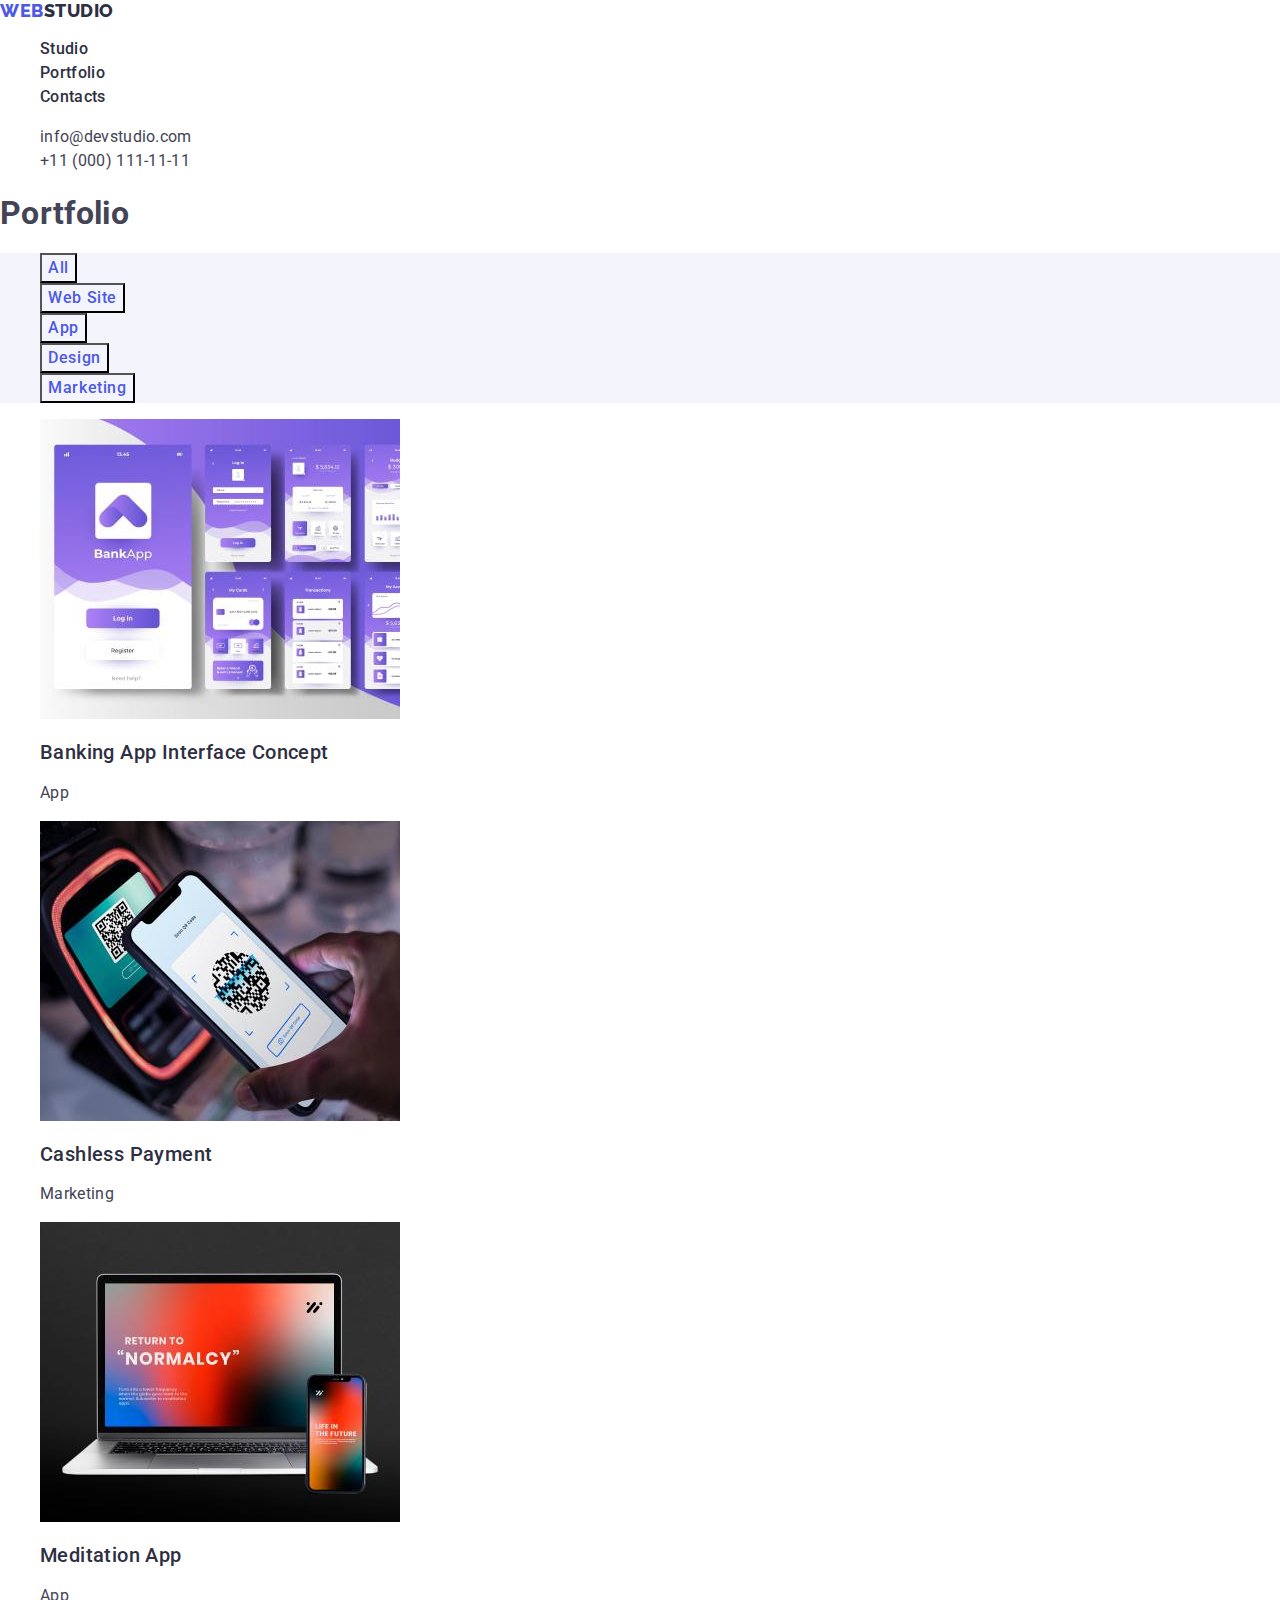
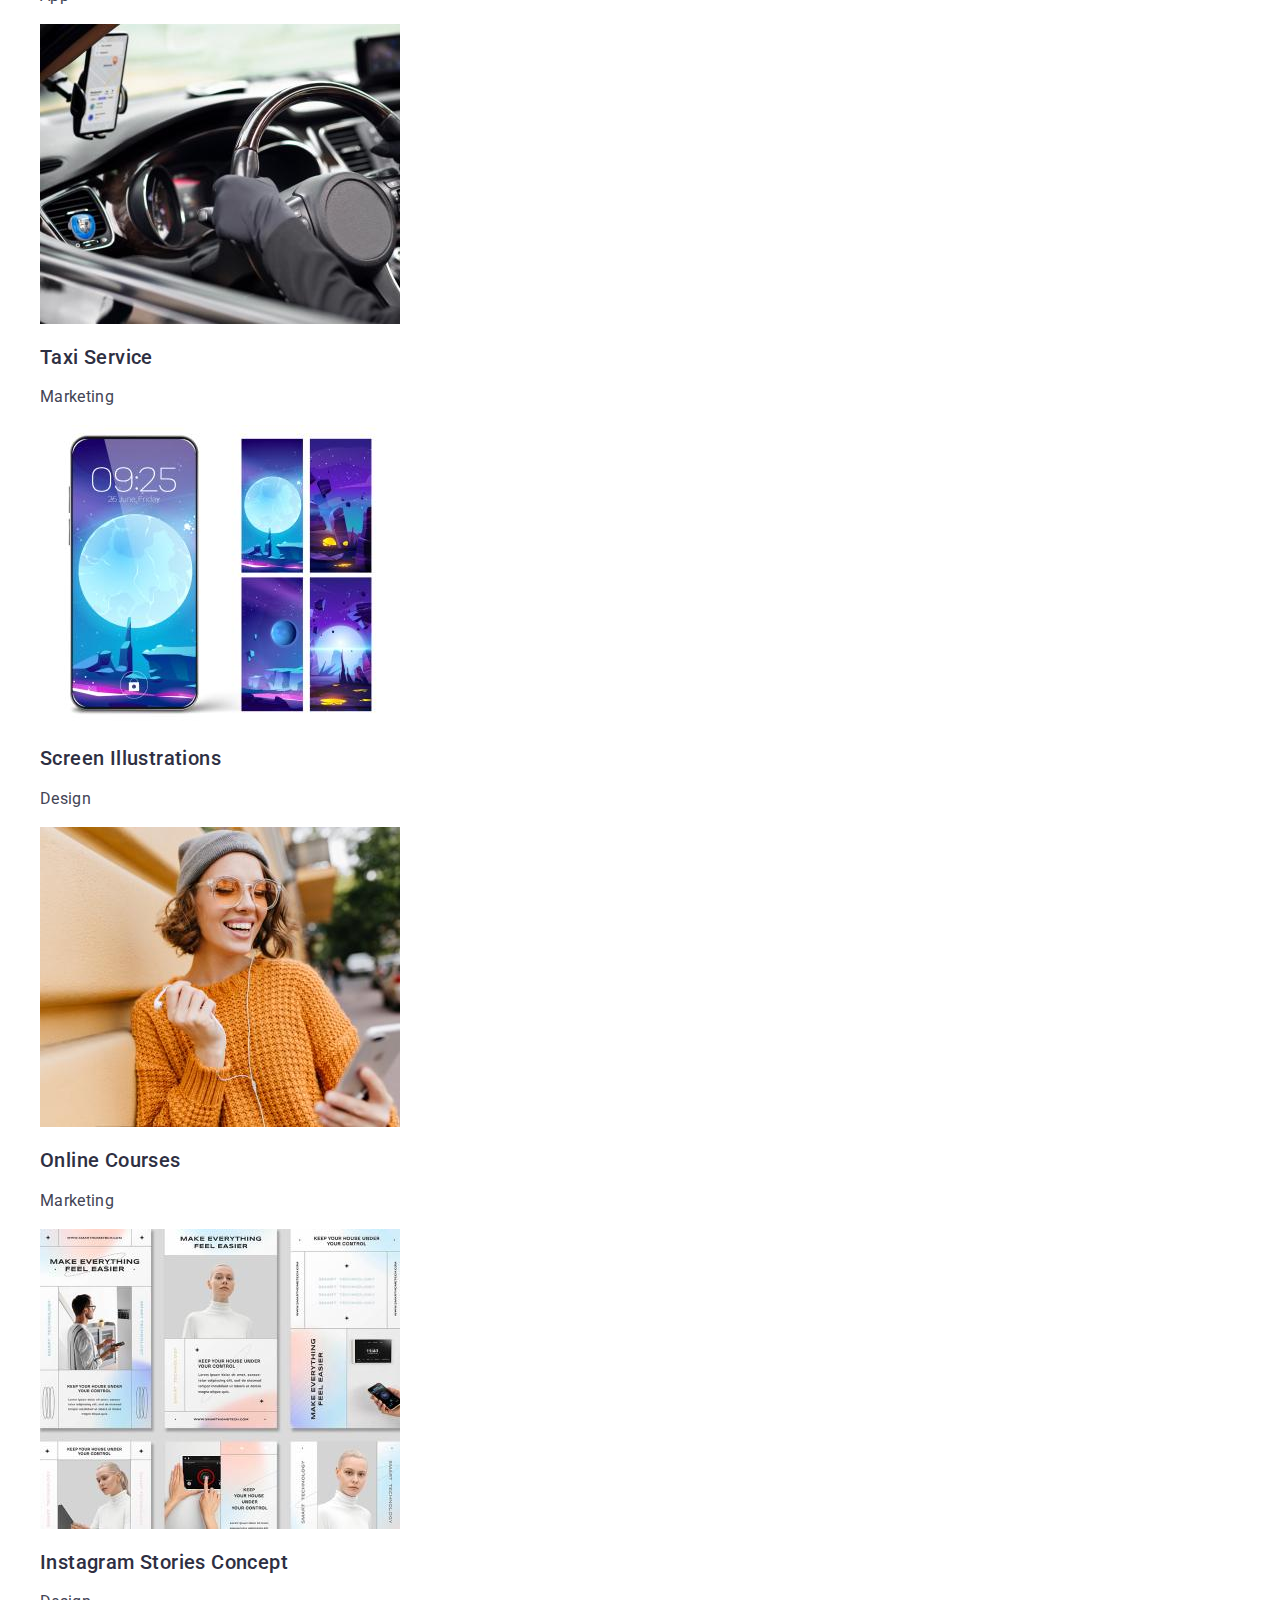
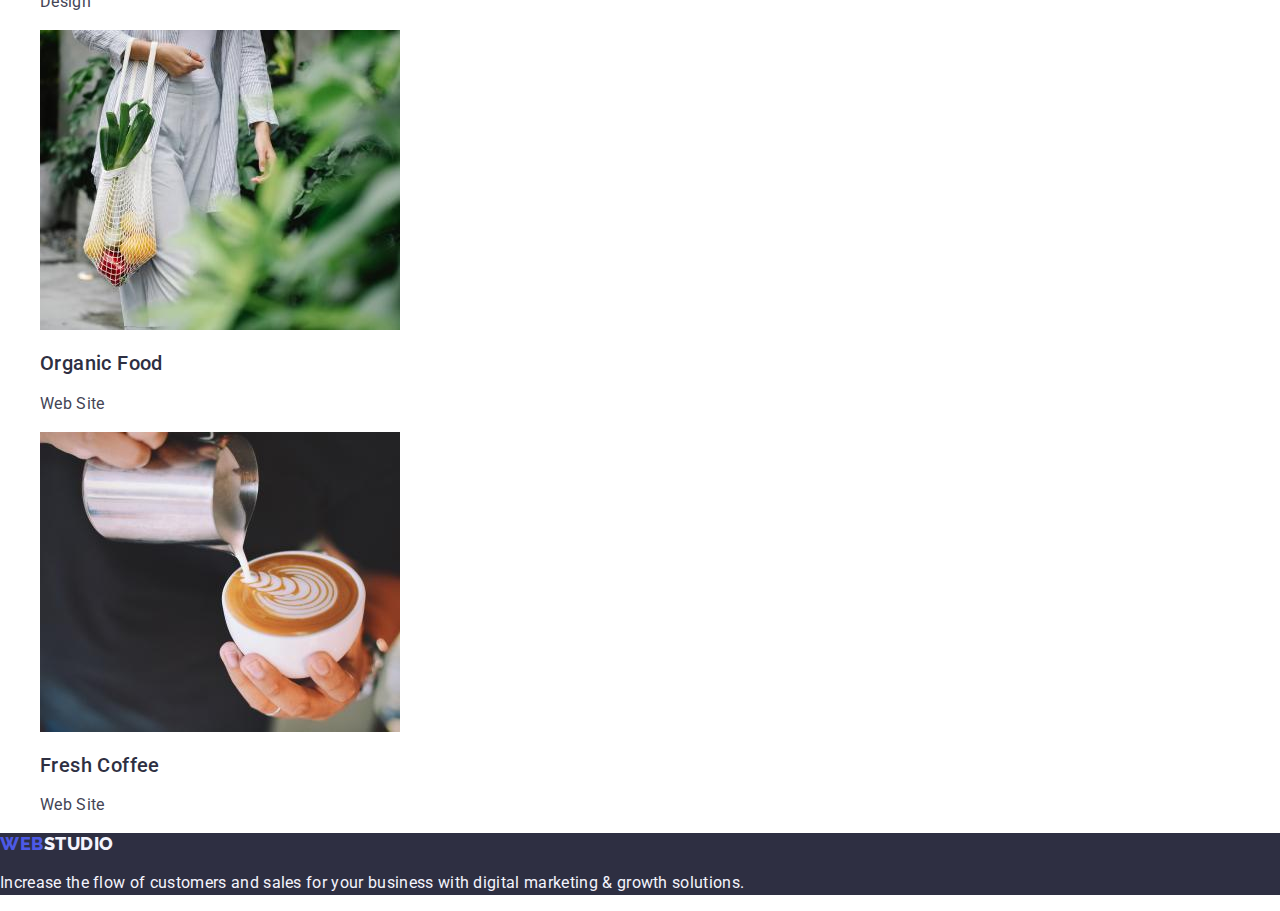
==== portfolio.html @ b4bf183e "Initial commit" ====
<!DOCTYPE html>
<html lang="en">
<head>
    <meta charset="UTF-8">
    <meta name="viewport" content="width=device-width, initial-scale=1.0">
    <meta name="description" content="Portfolio of Web studio">
    <title>Portfolio</title>
    <link rel="stylesheet" href="https://cdnjs.cloudflare.com/ajax/libs/modern-normalize/2.0.0/modern-normalize.min.css">
    <link rel="preconnect" href="https://fonts.googleapis.com">
    <link rel="preconnect" href="https://fonts.gstatic.com" crossorigin>
    <link href="https://fonts.googleapis.com/css2?family=Raleway:wght@800&family=Roboto:wght@400;500;700;900&display=swap"
        rel="stylesheet">
    <link rel="stylesheet" href="./css/styles.css">
</head>
<body>
    <header>
        <nav>
            <a href="./index.html" class="logo link">Web<span class="dark">Studio</span></a>
            <ul class="site-nav list">
                <li>
                    <a href="./index.html" class="site-nav-link link">Studio</a>
                </li>
                <li>
                    <a href="./portfolio.html" class="site-nav-link link">Portfolio</a>
                </li>
                <li>
                    <a href="" class="site-nav-link link">Contacts</a>
                </li>
            </ul>
        </nav>
        
        <address class="address">
            <ul class="contacts list">
                <li>
                    <a href="mailto:info@devstudio.com" class="contacts-text link">info@devstudio.com</a>
                </li>
                <li>
                    <a href="tel:+110001111111" class="contacts-text link">+11 (000) 111-11-11</a>
                </li>
            </ul>
        </address>
    </header>

    <main>
        <section class="section">
            <h1>Portfolio</h1>
        
            <!-- Buttons-filter -->
            <ul class="radio-button list">
                <li>
                    <button type="button" class="filter">All</button>
                </li>
                <li>
                    <button type="button" class="filter">Web Site</button>
                </li>
                <li>
                    <button type="button" class="filter">App</button>
                </li>
                <li>
                    <button type="button" class="filter">Design</button>
                </li>
                <li>
                    <button type="button" class="filter">Marketing</button>
                </li>
            </ul>
        
            <!-- Examples -->
            <ul class="list">
                <li>
                    <a href="" class="portfolio-example link">
                        <img src="./images/banking-app.jpg" alt="Examples of banking app" width="360">
                        <h2 class="title">Banking App Interface Concept</h2>
                        <p class="text">App</p>
                    </a>
                </li>
                <li>
                    <a href="" class="portfolio-example link">
                        <img src="./images/cashless-payment.jpg" alt="View of cashless payment" width="360">
                        <h2 class="title">Cashless Payment</h2>
                        <p class="text">Marketing</p>
                    </a>
                </li>
                <li>
                    <a href="" class="portfolio-example link">
                        <img src="./images/gadgets.jpg" alt="Notebook and mobile phone" width="360">
                        <h2 class="title">Meditation App</h2>
                        <p class="text">App</p>
                    </a>
                </li>
                <li>
                    <a href="" class="portfolio-example link">
                        <img src="./images/car.jpg" alt="Board of car" width="360">
                        <h2 class="title">Taxi Service</h2>
                        <p class="text">Marketing</p>
                    </a>
                </li>
                <li>
                    <a href="" class="portfolio-example link">
                        <img src="./images/phone.jpg" alt="Mobile phone and screen-shots" width="360">
                        <h2 class="title">Screen Illustrations</h2>
                        <p class="text">Design</p>
                    </a>
                </li>
                <li>
                    <a href="" class="portfolio-example link">
                        <img src="./images/girl.jpg" alt="Girl with a mobile phone in her hand" width="360">
                        <h2 class="title">Online Courses</h2>
                        <p class="text">Marketing</p>
                    </a>
                </li>
                <li>
                    <a href="" class="portfolio-example link">
                        <img src="./images/screen-shots.jpg" alt="Pictures with variant of stories for social media" width="360">
                        <h2 class="title">Instagram Stories Concept</h2>
                        <p class="text">Design</p>
                    </a>
                </li>
                <li>
                    <a href="" class="portfolio-example link">
                        <img src="./images/bag-of-food.jpg" alt="Person with bag of foods" width="360">
                        <h2 class="title">Organic Food</h2>
                        <p class="text">Web Site</p>
                    </a>
                </li>
                <li>
                    <a href="" class="portfolio-example link">
                        <img src="./images/coffee.jpg" alt="Barista jug of milk and cup of coffee" width="360">
                        <h2 class="title">Fresh Coffee</h2>
                        <p class="text">Web Site</p>
                    </a>
                </li>
            </ul>
        
        </section>
    </main>

    <footer class="footer">
        <a href="./index.html" class="logo link">Web<span class="white">Studio</span></a>
        <p class="footer-text">
            Increase the flow of customers and sales for your business with digital marketing & growth solutions.
        </p>
    </footer>
</body>
</html>
---- css/styles.css ----
:root {
    --primary-color: #434455;
    --secondary-color: #2E2F42;
    --primary-white-color: #FFF;
    --secondary-bg-color: #F4F4FD;
    --active-color: #404BBF;
    --active-button-color: #4D5AE5;

    --primary-font-size: 16px;
}

body {
    background-color: var(--primary-white-color);
    color: var(--primary-color);

    font-family: Roboto, sans-serif;
    font-size: var(--primary-font-size);
    letter-spacing: 0.02em;
}

.link {
    text-decoration: none;
}

.list {
    list-style: none;
}

.logo {
    color: var(--active-button-color);

    font-family: Raleway, sans-serif;
    font-weight: 800;
    font-size: 18px;
    line-height: 1.17;
    letter-spacing: 0.03em;
    text-transform: uppercase
}

.logo .dark {
    color: var(--secondary-color);
}

.logo .white {
    color: var(--secondary-bg-color);
}

.site-nav .site-nav-link {
    color: var(--secondary-color);

    font-size: 16px;
    font-weight: 500;
    line-height: 1.5;
}

.site-nav .site-nav-link:hover,
.site-nav .site-nav-link:focus {
    color: var(--active-color);
}

.address {
    font-style: normal;
}

.contacts .contacts-text {
    color: var(--primary-color);
    line-height: 1.5;
}

.contacts .contacts-text:hover,
.contacts .contacts-text:focus {
    color: var(--active-color);
}

.hero {
    background-color: var(--secondary-color);
}

.hero-title {
    color: var(--primary-white-color);
    text-align: center;

    font-size: 56px;
    font-weight: 700;
    line-height: 1.07;
    letter-spacing: 0.02em;
}

.button {
    color: var(--primary-white-color);
    background-color: var(--active-button-color);
    cursor: pointer;

    font-family: inherit;
    font-size: 16px;
    font-weight: 500;
    line-height: 1.5;
    letter-spacing: 0.04em;
}

.button:hover,
.button:focus {
    background-color: var(--active-color)
}

.text {
    line-height: 1.5;
}

.title {
    color: var(--secondary-color);
    
    font-size: 20px;
    font-weight: 500;
    line-height: 1.2;
    letter-spacing: 0.02em
}

.section-title {
    color: var(--secondary-color);
    text-align: center;
    text-transform: capitalize;
    
    font-size: 36px;
    font-weight: 700;
    line-height: 1.11;
    letter-spacing: 0.02em
}

.team {
    background-color: var(--secondary-bg-color);
}

.team .card {
    background-color: var(--primary-white-color);
}

.footer {
    background-color: var(--secondary-color);
}

.footer-text {
    color: var(--secondary-bg-color);

    font-weight: 400;
    line-height: 1.5;
}

.radio-button {
    background-color: var(--secondary-bg-color);
}

.radio-button .filter {
    color: var(--active-button-color);
    background-color: var(--secondary-bg-color);
    text-align: center;
    cursor: pointer;

    font-family: inherit;
    font-size: 16px;
    font-weight: 500;
    line-height: 1.5;
    letter-spacing: 0.04em;
}

.filter:hover,
.filter:focus {
    background-color: var(--active-color);
    color: var(--primary-white-color);
}

.portfolio-example {
    color: var(--primary-color);
}
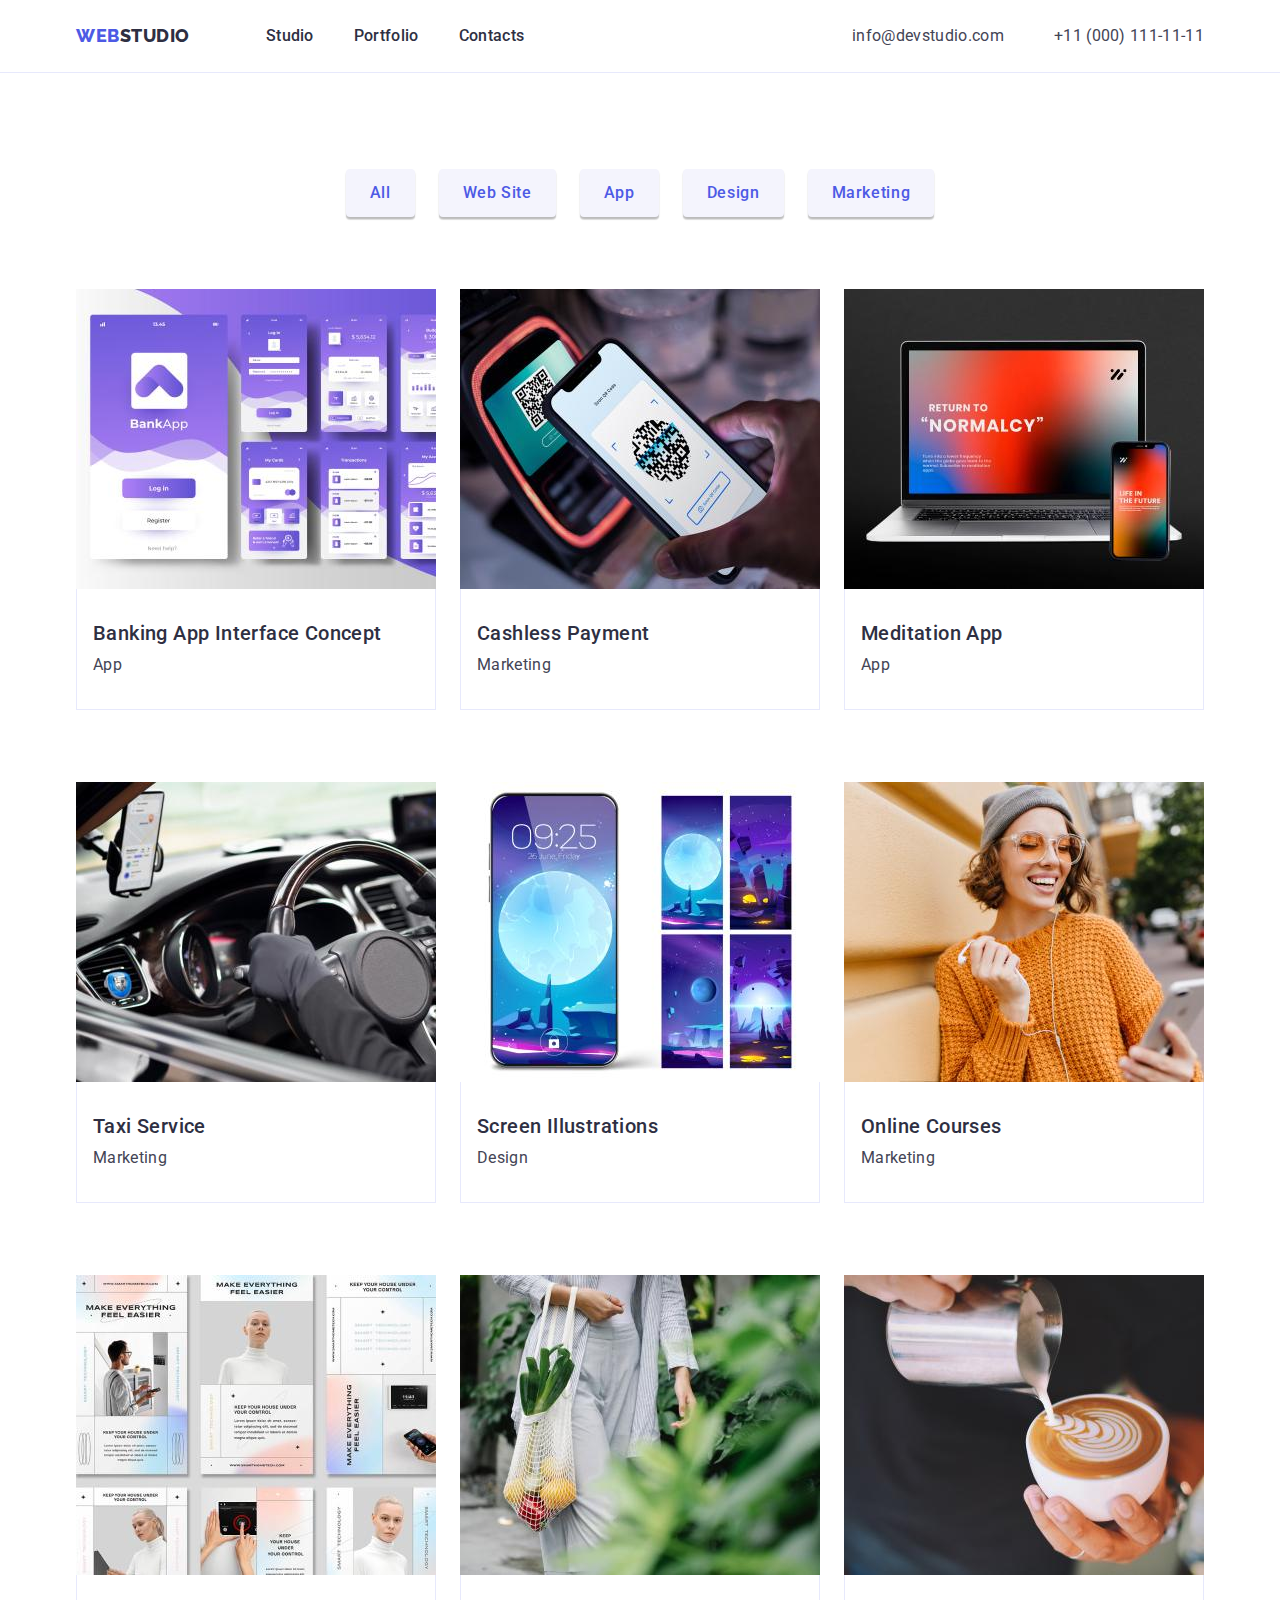
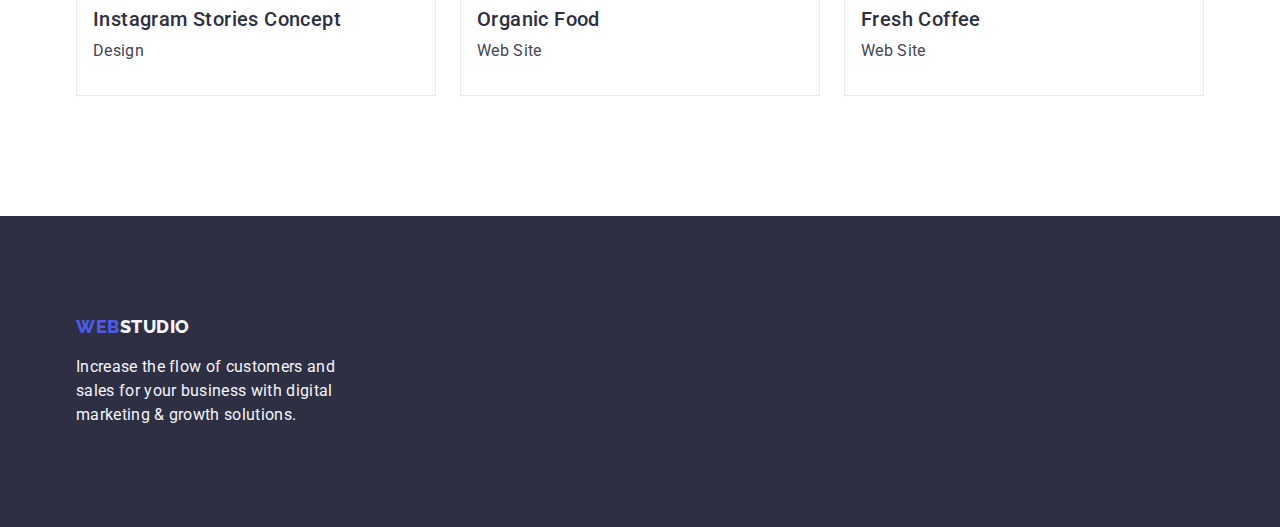
==== commit fb64cc42: "finished hw3" ====
--- a/portfolio.html
+++ b/portfolio.html
@@ -12,133 +12,154 @@
         rel="stylesheet">
     <link rel="stylesheet" href="./css/styles.css">
 </head>
+
 <body>
-    <header>
-        <nav>
-            <a href="./index.html" class="logo link">Web<span class="dark">Studio</span></a>
-            <ul class="site-nav list">
-                <li>
-                    <a href="./index.html" class="site-nav-link link">Studio</a>
-                </li>
-                <li>
-                    <a href="./portfolio.html" class="site-nav-link link">Portfolio</a>
-                </li>
-                <li>
-                    <a href="" class="site-nav-link link">Contacts</a>
-                </li>
-            </ul>
-        </nav>
-        
-        <address class="address">
-            <ul class="contacts list">
-                <li>
-                    <a href="mailto:info@devstudio.com" class="contacts-text link">info@devstudio.com</a>
-                </li>
-                <li>
-                    <a href="tel:+110001111111" class="contacts-text link">+11 (000) 111-11-11</a>
-                </li>
-            </ul>
-        </address>
+    <header class="header">
+        <div class="container">
+            <nav class="navigation">
+                <a href="./index.html" class="logo link">Web<span class="dark">Studio</span></a>
+                <ul class="site-nav list">
+                    <li>
+                        <a href="./index.html" class="site-nav-link link">Studio</a>
+                    </li>
+                    <li>
+                        <a href="./portfolio.html" class="site-nav-link link">Portfolio</a>
+                    </li>
+                    <li>
+                        <a href="" class="site-nav-link link">Contacts</a>
+                    </li>
+                </ul>
+            </nav>
+            <address class="address">
+                <ul class="contacts list">
+                    <li>
+                        <a href="mailto:info@devstudio.com" class="contacts-text link">info@devstudio.com</a>
+                    </li>
+                    <li>
+                        <a href="tel:+110001111111" class="contacts-text link">+11 (000) 111-11-11</a>
+                    </li>
+                </ul>
+            </address>
+        </div>
     </header>
 
     <main>
-        <section class="section">
-            <h1>Portfolio</h1>
-        
-            <!-- Buttons-filter -->
-            <ul class="radio-button list">
-                <li>
-                    <button type="button" class="filter">All</button>
-                </li>
-                <li>
-                    <button type="button" class="filter">Web Site</button>
-                </li>
-                <li>
-                    <button type="button" class="filter">App</button>
-                </li>
-                <li>
-                    <button type="button" class="filter">Design</button>
-                </li>
-                <li>
-                    <button type="button" class="filter">Marketing</button>
-                </li>
-            </ul>
-        
-            <!-- Examples -->
-            <ul class="list">
-                <li>
-                    <a href="" class="portfolio-example link">
-                        <img src="./images/banking-app.jpg" alt="Examples of banking app" width="360">
-                        <h2 class="title">Banking App Interface Concept</h2>
-                        <p class="text">App</p>
-                    </a>
-                </li>
-                <li>
-                    <a href="" class="portfolio-example link">
-                        <img src="./images/cashless-payment.jpg" alt="View of cashless payment" width="360">
-                        <h2 class="title">Cashless Payment</h2>
-                        <p class="text">Marketing</p>
-                    </a>
-                </li>
-                <li>
-                    <a href="" class="portfolio-example link">
-                        <img src="./images/gadgets.jpg" alt="Notebook and mobile phone" width="360">
-                        <h2 class="title">Meditation App</h2>
-                        <p class="text">App</p>
-                    </a>
-                </li>
-                <li>
-                    <a href="" class="portfolio-example link">
-                        <img src="./images/car.jpg" alt="Board of car" width="360">
-                        <h2 class="title">Taxi Service</h2>
-                        <p class="text">Marketing</p>
-                    </a>
-                </li>
-                <li>
-                    <a href="" class="portfolio-example link">
-                        <img src="./images/phone.jpg" alt="Mobile phone and screen-shots" width="360">
-                        <h2 class="title">Screen Illustrations</h2>
-                        <p class="text">Design</p>
-                    </a>
-                </li>
-                <li>
-                    <a href="" class="portfolio-example link">
-                        <img src="./images/girl.jpg" alt="Girl with a mobile phone in her hand" width="360">
-                        <h2 class="title">Online Courses</h2>
-                        <p class="text">Marketing</p>
-                    </a>
-                </li>
-                <li>
-                    <a href="" class="portfolio-example link">
-                        <img src="./images/screen-shots.jpg" alt="Pictures with variant of stories for social media" width="360">
-                        <h2 class="title">Instagram Stories Concept</h2>
-                        <p class="text">Design</p>
-                    </a>
-                </li>
-                <li>
-                    <a href="" class="portfolio-example link">
-                        <img src="./images/bag-of-food.jpg" alt="Person with bag of foods" width="360">
-                        <h2 class="title">Organic Food</h2>
-                        <p class="text">Web Site</p>
-                    </a>
-                </li>
-                <li>
-                    <a href="" class="portfolio-example link">
-                        <img src="./images/coffee.jpg" alt="Barista jug of milk and cup of coffee" width="360">
-                        <h2 class="title">Fresh Coffee</h2>
-                        <p class="text">Web Site</p>
-                    </a>
-                </li>
-            </ul>
-        
+        <section class="section portfolio">
+            <div class="container">
+                <h1 class="visually-hidden">Portfolio</h1>
+                <!-- Buttons-filter -->
+                <ul class="radio-button list">
+                    <li>
+                        <button type="button" class="filter">All</button>
+                    </li>
+                    <li>
+                        <button type="button" class="filter">Web Site</button>
+                    </li>
+                    <li>
+                        <button type="button" class="filter">App</button>
+                    </li>
+                    <li>
+                        <button type="button" class="filter">Design</button>
+                    </li>
+                    <li>
+                        <button type="button" class="filter">Marketing</button>
+                    </li>
+                </ul>
+                <!-- Examples -->
+                <ul class="portfolio-list list">
+                    <li class="portfolio-item">
+                        <a href="" class="portfolio-card link">
+                            <img src="./images/banking-app.jpg" alt="Examples of banking app" width="360">
+                            <div class="portfolio-card-description">
+                                <h2 class="portfolio-card-title title">Banking App Interface Concept</h2>
+                                <p class="text">App</p>
+                            </div>
+                        </a>
+                    </li>
+                    <li class="portfolio-item">
+                        <a href="" class="portfolio-card link">
+                            <img src="./images/cashless-payment.jpg" alt="View of cashless payment" width="360">
+                            <div class="portfolio-card-description">
+                                <h2 class="portfolio-card-title title">Cashless Payment</h2>
+                                <p class="text">Marketing</p>
+                            </div>
+                        </a>
+                    </li>
+                    <li class="portfolio-item">
+                        <a href="" class="portfolio-card link">
+                            <img src="./images/gadgets.jpg" alt="Notebook and mobile phone" width="360">
+                            <div class="portfolio-card-description">
+                                <h2 class="portfolio-card-title title">Meditation App</h2>
+                                <p class="text">App</p>
+                            </div>
+                        </a>
+                    </li>
+                    <li class="portfolio-item">
+                        <a href="" class="portfolio-card link">
+                            <img src="./images/car.jpg" alt="Board of car" width="360">
+                            <div class="portfolio-card-description">
+                                <h2 class="portfolio-card-title title">Taxi Service</h2>
+                                <p class="text">Marketing</p>
+                            </div>
+                        </a>
+                    </li>
+                    <li class="portfolio-item">
+                        <a href="" class="portfolio-card link">
+                            <img src="./images/phone.jpg" alt="Mobile phone and screen-shots" width="360">
+                            <div class="portfolio-card-description">
+                                <h2 class="portfolio-card-title title">Screen Illustrations</h2>
+                                <p class="text">Design</p>
+                            </div>
+                        </a>
+                    </li>
+                    <li class="portfolio-item">
+                        <a href="" class="portfolio-card link">
+                            <img src="./images/girl.jpg" alt="Girl with a mobile phone in her hand" width="360">
+                            <div class="portfolio-card-description">
+                                <h2 class="portfolio-card-title title">Online Courses</h2>
+                                <p class="text">Marketing</p>
+                            </div>
+                        </a>
+                    </li>
+                    <li class="portfolio-item">
+                        <a href="" class="portfolio-card link">
+                            <img src="./images/screen-shots.jpg" alt="Pictures with variant of stories for social media" width="360">
+                            <div class="portfolio-card-description">
+                                <h2 class="portfolio-card-title title">Instagram Stories Concept</h2>
+                                <p class="text">Design</p>
+                            </div>
+                        </a>
+                    </li>
+                    <li class="portfolio-item">
+                        <a href="" class="portfolio-card link">
+                            <img src="./images/bag-of-food.jpg" alt="Person with bag of foods" width="360">
+                            <div class="portfolio-card-description">
+                                <h2 class="portfolio-card-title title">Organic Food</h2>
+                                <p class="text">Web Site</p>
+                            </div>
+                        </a>
+                    </li>
+                    <li class="portfolio-item">
+                        <a href="" class="portfolio-card link">
+                            <img src="./images/coffee.jpg" alt="Barista jug of milk and cup of coffee" width="360">
+                            <div class="portfolio-card-description">
+                                <h2 class="portfolio-card-title title">Fresh Coffee</h2>
+                                <p class="text">Web Site</p>
+                            </div>
+                        </a>
+                    </li>
+                </ul>
+            </div>
         </section>
     </main>
 
     <footer class="footer">
-        <a href="./index.html" class="logo link">Web<span class="white">Studio</span></a>
-        <p class="footer-text">
-            Increase the flow of customers and sales for your business with digital marketing & growth solutions.
-        </p>
+        <div class="container">
+            <a href="./index.html" class="footer-logo logo link">Web<span class="white">Studio</span></a>
+            <p class="footer-text">
+                Increase the flow of customers and sales for your business with digital marketing & growth solutions.
+            </p>
+        </div>
     </footer>
 </body>
 </html>--- a/css/styles.css
+++ b/css/styles.css
@@ -18,6 +18,63 @@
     letter-spacing: 0.02em;
 }
 
+ul {
+    margin-top: 0;
+    margin-bottom: 0;
+    padding-left: 0;
+}
+
+h1,
+h2,
+h3,
+p {
+    margin-top: 0;
+    margin-bottom: 0;
+}
+
+a {
+    display: block;
+}
+
+/*Main*/
+
+.container {
+    max-width: 1158px;
+    margin-left: auto;
+    margin-right: auto;
+    padding: 0 15px;
+}
+
+.section {
+    padding: 120px 0;
+}
+
+.section-title {
+    margin: 0 auto 72px auto;
+    color: var(--secondary-color);
+    text-align: center;
+    text-transform: capitalize;
+
+    font-size: 36px;
+    line-height: 1.11;
+    letter-spacing: 0.02em
+}
+
+.title {
+    color: var(--secondary-color);
+
+    font-size: 20px;
+    font-weight: 500;
+    line-height: 1.2;
+    letter-spacing: 0.02em
+}
+
+.text {
+    line-height: 1.5;
+}
+
+/*Fof reset and hide*/
+
 .link {
     text-decoration: none;
 }
@@ -26,7 +83,32 @@
     list-style: none;
 }
 
+.visually-hidden {
+    position: absolute;
+    width: 1px;
+    height: 1px;
+    margin: -1px;
+    border: 0;
+    padding: 0;
+    white-space: nowrap;
+    clip-path: inset(100%);
+    clip: rect(0 0 0 0);
+    overflow: hidden;
+}
+
+/*Header (with nav)*/
+
+.header {
+    border-bottom: 1px solid #E7E9FC;
+}
+
+.header .container {
+    display: flex;
+    align-items: center;
+}
+
 .logo {
+    margin-right: 76px;
     color: var(--active-button-color);
 
     font-family: Raleway, sans-serif;
@@ -45,7 +127,19 @@
     color: var(--secondary-bg-color);
 }
 
+.navigation {
+    display: flex;
+    align-items: center;
+    margin-right: auto;
+}
+
+.site-nav {
+    display: flex;
+    gap: 40px;
+}
+
 .site-nav .site-nav-link {
+    padding: 24px 0;
     color: var(--secondary-color);
 
     font-size: 16px;
@@ -62,6 +156,11 @@
     font-style: normal;
 }
 
+.contacts {
+    display: flex;
+    gap: 50px;
+}
+
 .contacts .contacts-text {
     color: var(--primary-color);
     line-height: 1.5;
@@ -72,21 +171,31 @@
     color: var(--active-color);
 }
 
+/*Hero*/
+
 .hero {
+    padding-top: 186px;
+    padding-bottom: 186px;
     background-color: var(--secondary-color);
 }
 
 .hero-title {
+    margin: 0 auto 48px auto;
+    width: 496px;
     color: var(--primary-white-color);
     text-align: center;
 
     font-size: 56px;
-    font-weight: 700;
     line-height: 1.07;
     letter-spacing: 0.02em;
 }
 
 .button {
+    display: block;
+    margin: 0 auto;
+    padding: 16px 32px;
+    border-radius: 4px;
+    box-shadow: 0px 4px 4px 0px rgba(0, 0, 0, 0.15);
     color: var(--primary-white-color);
     background-color: var(--active-button-color);
     cursor: pointer;
@@ -103,54 +212,91 @@
     background-color: var(--active-color)
 }
 
-.text {
-    line-height: 1.5;
-}
-
-.title {
-    color: var(--secondary-color);
-    
-    font-size: 20px;
-    font-weight: 500;
-    line-height: 1.2;
-    letter-spacing: 0.02em
-}
-
-.section-title {
-    color: var(--secondary-color);
-    text-align: center;
-    text-transform: capitalize;
-    
-    font-size: 36px;
-    font-weight: 700;
-    line-height: 1.11;
-    letter-spacing: 0.02em
-}
+/*Advantages*/
+
+.advantages {
+    padding-bottom: 0;
+}
+
+.advantages-list {
+    display: flex;
+    gap: 24px;
+}
+
+.advantages-title {
+    margin-bottom: 8px;
+}
+
+/*Type of activity*/
+
+.activity-list {
+    display: flex;
+    gap: 24px;
+}
+
+/*Company team*/
 
 .team {
     background-color: var(--secondary-bg-color);
 }
 
-.team .card {
+.team-list {
+    display: flex;
+    gap: 24px;
+}
+
+.team-card {
+    border-radius: 0px 0px 4px 4px;
+    box-shadow: 0px 2px 1px 0px rgba(46, 47, 66, 0.08), 0px 1px 1px 0px rgba(46, 47, 66, 0.16), 0px 1px 6px 0px rgba(46, 47, 66, 0.08);
     background-color: var(--primary-white-color);
 }
 
+.team-card-description {
+    display: flex;
+    flex-direction: column;
+    align-items: center;
+    gap: 8px;
+    padding: 32px 0;
+}
+
+/*Footer*/
+
 .footer {
+    padding: 100px 0;
     background-color: var(--secondary-color);
 }
 
+.footer-logo {
+    margin-bottom: 18px;
+}
+
 .footer-text {
+    width: 264px;
     color: var(--secondary-bg-color);
 
-    font-weight: 400;
-    line-height: 1.5;
-}
+    line-height: 1.5;
+}
+
+/*Portfolio page*/
+
+.portfolio {
+    padding-top: 96px;
+}
+
+/*Portfolio`s buttons*/
 
 .radio-button {
-    background-color: var(--secondary-bg-color);
+    display: flex;
+    justify-content: center;
+    gap: 24px;
+    margin-bottom: 72px;
 }
 
 .radio-button .filter {
+    padding: 12px 24px;
+    border: 0   ;
+    border-radius: 4px;
+    box-shadow: 0px 2px 2px 0px rgba(0, 0, 0, 0.12), 0px 2px 1px 0px rgba(0, 0, 0, 0.08), 0px 3px 1px 0px rgba(0, 0, 0, 0.10);
     color: var(--active-button-color);
     background-color: var(--secondary-bg-color);
     text-align: center;
@@ -169,6 +315,36 @@
     color: var(--primary-white-color);
 }
 
-.portfolio-example {
+/*Portfolio`s cards*/
+
+.portfolio-list {
+    display: flex;
+    flex-wrap: wrap;
+    gap: 24px;
+}
+
+.portfolio-item {
+    margin-bottom: 48px;
+}
+
+.portfolio-item img {
+    display: block;
+}
+
+.portfolio-item:nth-last-child(-n + 3) {
+    margin-bottom: 0;
+}
+
+.portfolio-card {
     color: var(--primary-color);
+}
+
+.portfolio-card-description {
+    padding: 32px 16px;
+    border: 1px solid #E7E9FC;
+    border-top: 0;
+}
+
+.portfolio-card-title {
+    margin-bottom: 8px;
 }